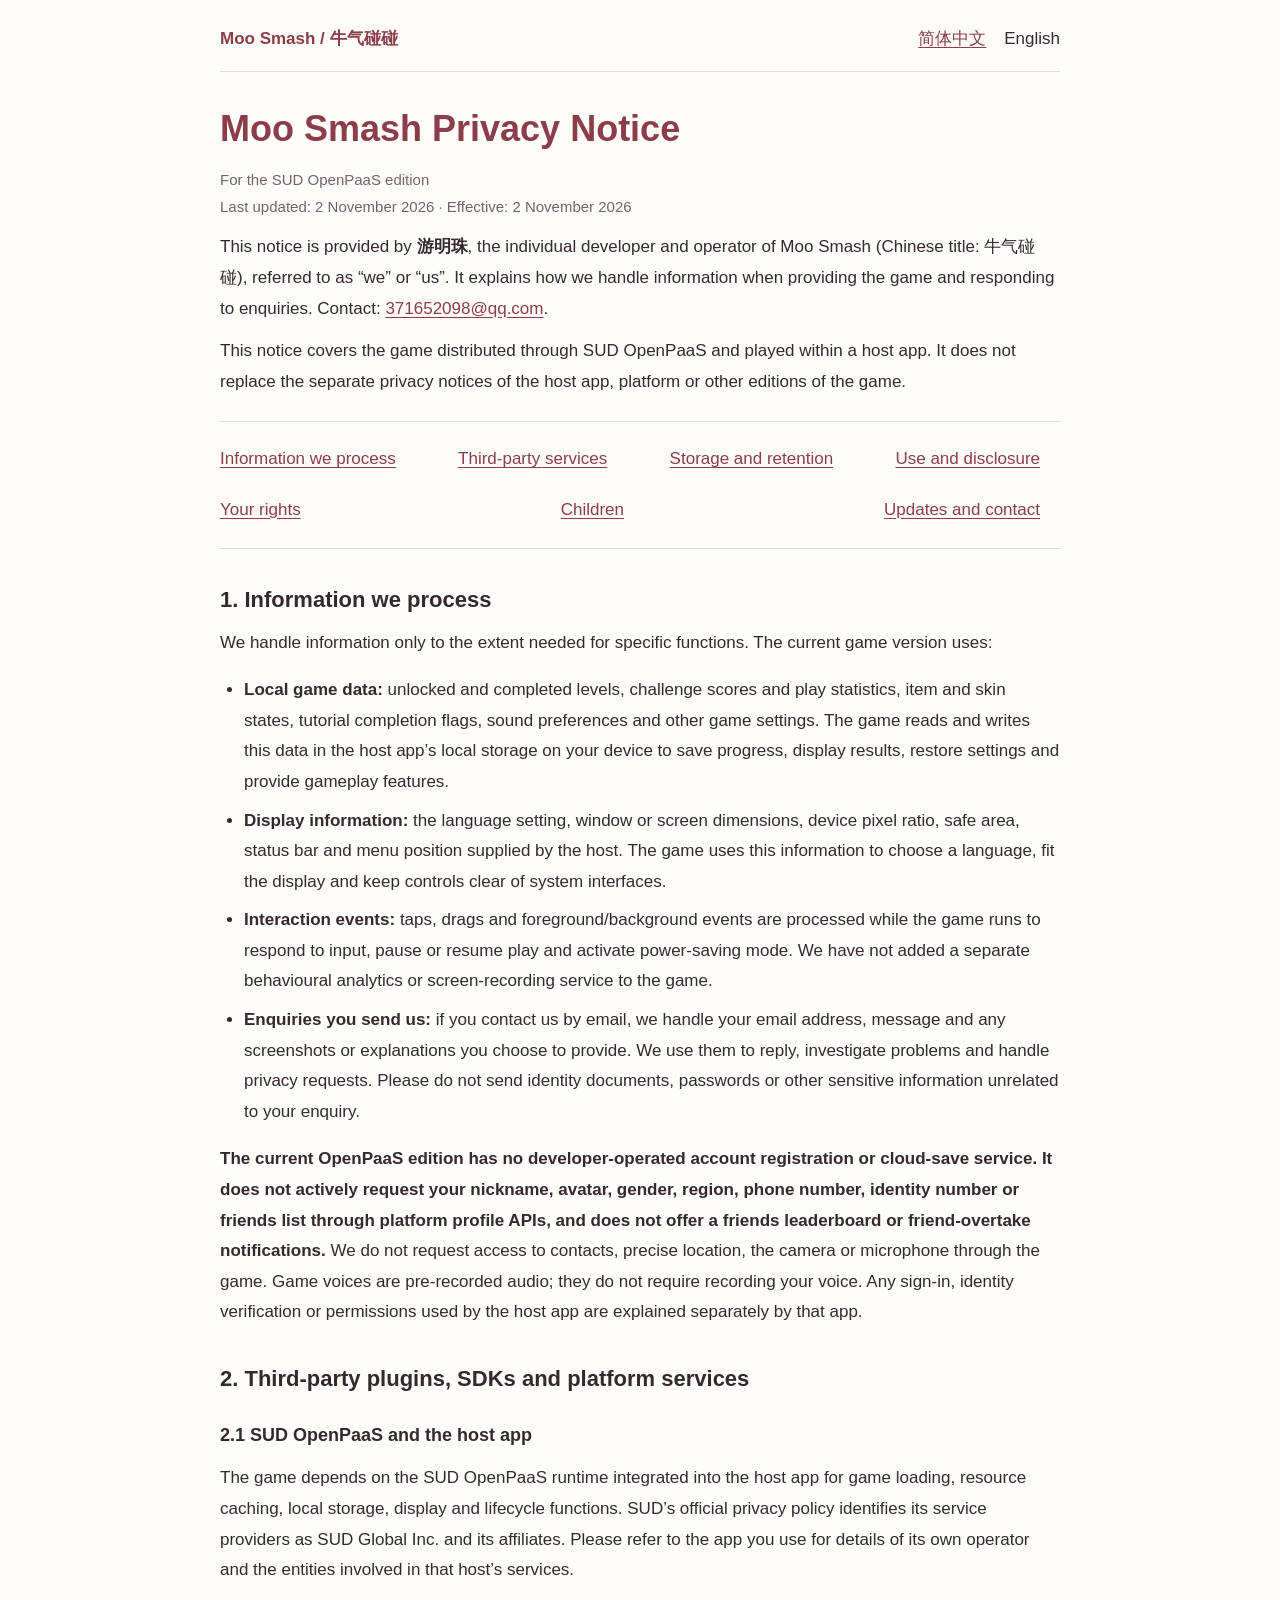
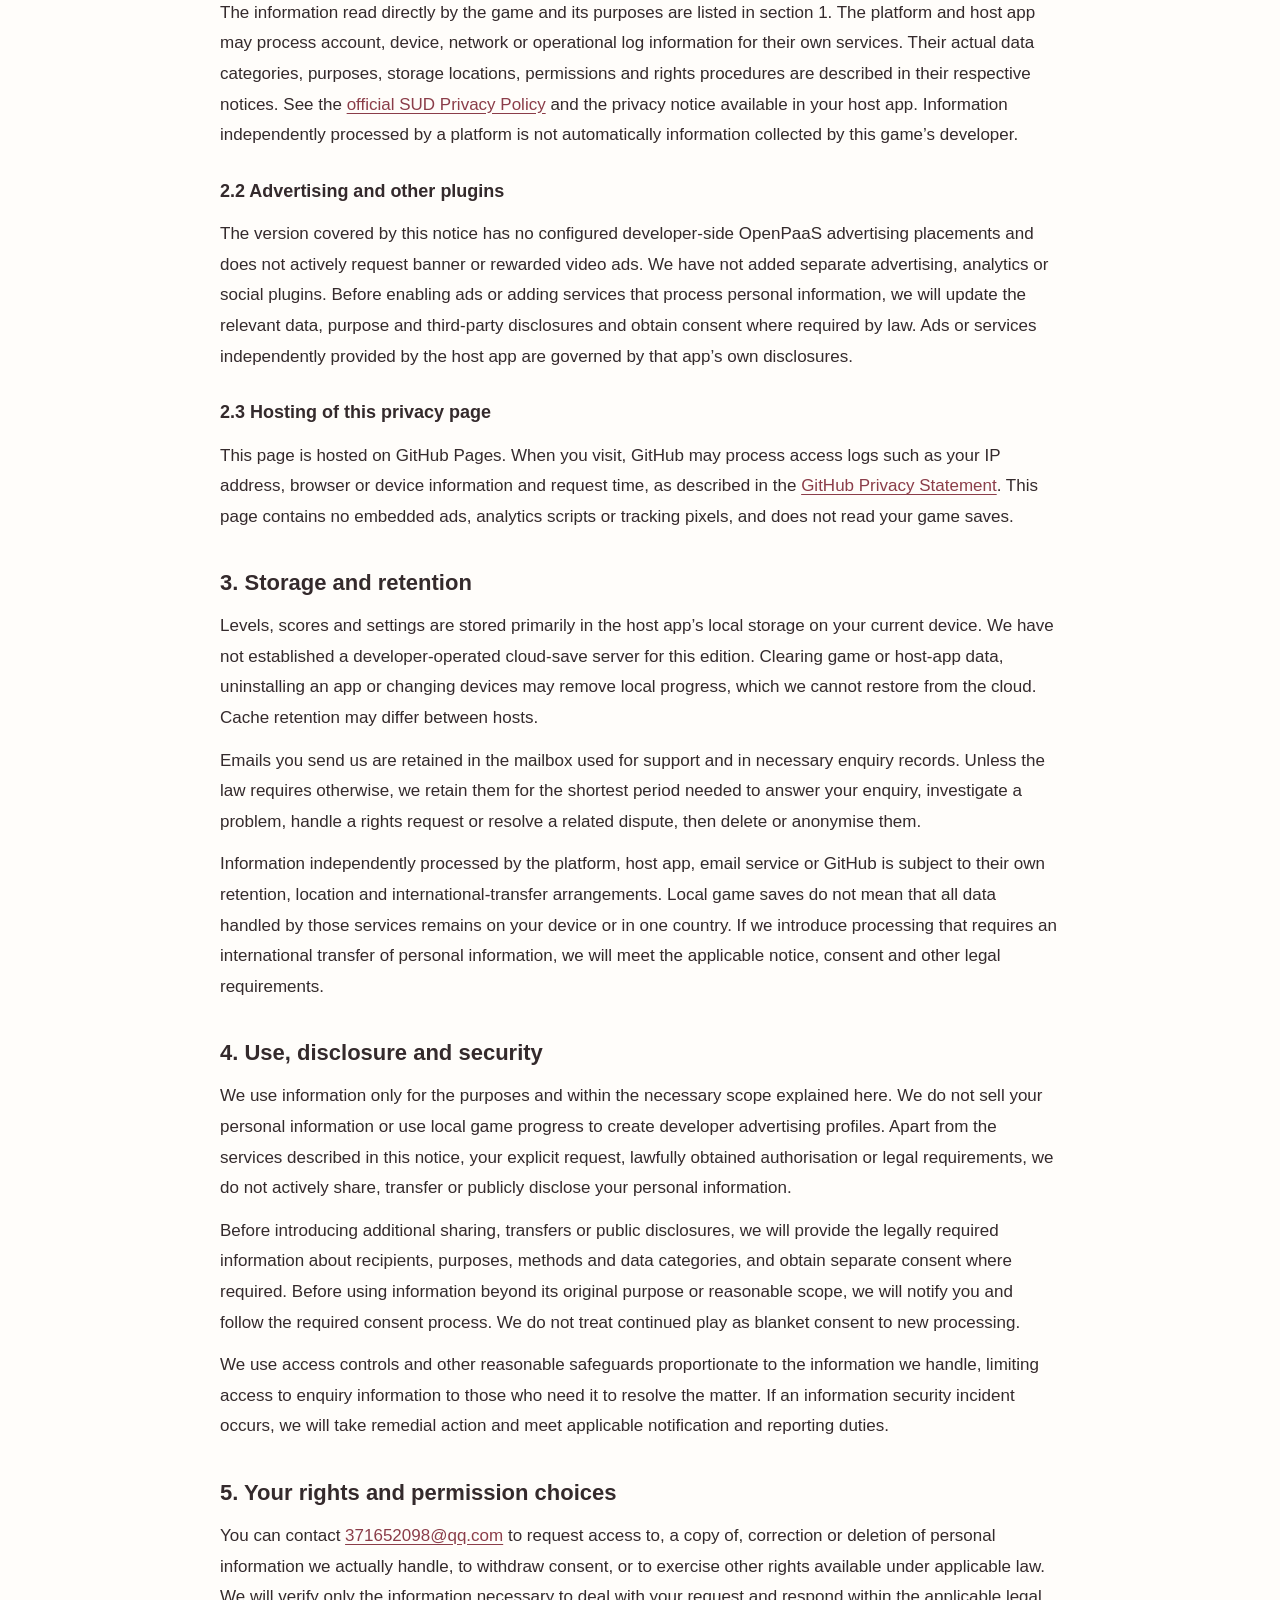
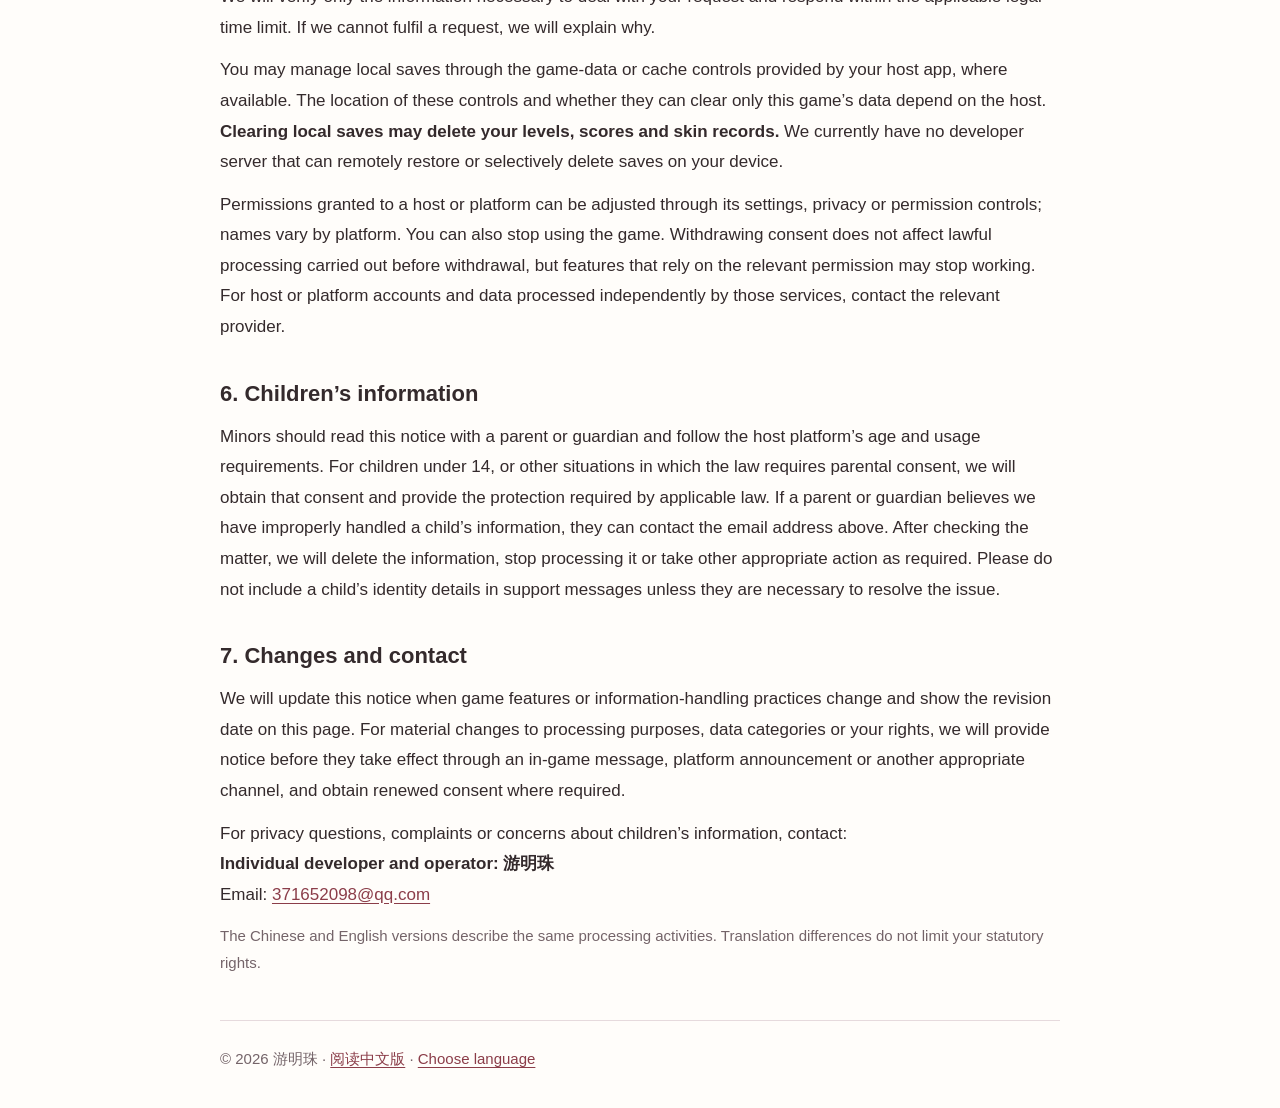
==== en-GB/index.html @ 7be30ea6 "Publish bilingual Moo Smash privacy notices" ====
<!doctype html>
<html lang="en-GB">
<head>
  <meta charset="utf-8">
  <meta name="viewport" content="width=device-width, initial-scale=1">
  <meta name="referrer" content="no-referrer">
  <meta name="description" content="Privacy notice for Moo Smash on SUD OpenPaaS: local saves, platform services, information use, retention and your rights.">
  <title>Moo Smash — Privacy Notice</title>
  <link rel="stylesheet" href="../style.css">
  <link rel="alternate" hreflang="zh-CN" href="../zh-CN/">
</head>
<body>
  <header><nav aria-label="Page navigation"><a class="brand" href="../">Moo Smash / 牛气碰碰</a><div class="languages"><a href="../zh-CN/" lang="zh-CN" hreflang="zh-CN">简体中文</a><span aria-current="page">English</span></div></nav></header>
  <main>
    <h1>Moo Smash Privacy Notice</h1>
    <p class="meta">For the SUD OpenPaaS edition<br>Last updated: 2 November 2026 · Effective: 2 November 2026</p>
    <p>This notice is provided by <strong>游明珠</strong>, the individual developer and operator of Moo Smash (Chinese title: 牛气碰碰), referred to as “we” or “us”. It explains how we handle information when providing the game and responding to enquiries. Contact: <a href="mailto:371652098@qq.com">371652098@qq.com</a>.</p>
    <p>This notice covers the game distributed through SUD OpenPaaS and played within a host app. It does not replace the separate privacy notices of the host app, platform or other editions of the game.</p>
    <nav class="toc" aria-label="Contents"><a href="#information">Information we process</a><a href="#services">Third-party services</a><a href="#storage">Storage and retention</a><a href="#use">Use and disclosure</a><a href="#rights">Your rights</a><a href="#children">Children</a><a href="#updates">Updates and contact</a></nav>

    <h2 id="information">1. Information we process</h2>
    <p>We handle information only to the extent needed for specific functions. The current game version uses:</p>
    <ul>
      <li><strong>Local game data:</strong> unlocked and completed levels, challenge scores and play statistics, item and skin states, tutorial completion flags, sound preferences and other game settings. The game reads and writes this data in the host app’s local storage on your device to save progress, display results, restore settings and provide gameplay features.</li>
      <li><strong>Display information:</strong> the language setting, window or screen dimensions, device pixel ratio, safe area, status bar and menu position supplied by the host. The game uses this information to choose a language, fit the display and keep controls clear of system interfaces.</li>
      <li><strong>Interaction events:</strong> taps, drags and foreground/background events are processed while the game runs to respond to input, pause or resume play and activate power-saving mode. We have not added a separate behavioural analytics or screen-recording service to the game.</li>
      <li><strong>Enquiries you send us:</strong> if you contact us by email, we handle your email address, message and any screenshots or explanations you choose to provide. We use them to reply, investigate problems and handle privacy requests. Please do not send identity documents, passwords or other sensitive information unrelated to your enquiry.</li>
    </ul>
    <p><strong>The current OpenPaaS edition has no developer-operated account registration or cloud-save service. It does not actively request your nickname, avatar, gender, region, phone number, identity number or friends list through platform profile APIs, and does not offer a friends leaderboard or friend-overtake notifications.</strong> We do not request access to contacts, precise location, the camera or microphone through the game. Game voices are pre-recorded audio; they do not require recording your voice. Any sign-in, identity verification or permissions used by the host app are explained separately by that app.</p>

    <h2 id="services">2. Third-party plugins, SDKs and platform services</h2>
    <h3>2.1 SUD OpenPaaS and the host app</h3>
    <p>The game depends on the SUD OpenPaaS runtime integrated into the host app for game loading, resource caching, local storage, display and lifecycle functions. SUD’s official privacy policy identifies its service providers as SUD Global Inc. and its affiliates. Please refer to the app you use for details of its own operator and the entities involved in that host’s services.</p>
    <p>The information read directly by the game and its purposes are listed in section 1. The platform and host app may process account, device, network or operational log information for their own services. Their actual data categories, purposes, storage locations, permissions and rights procedures are described in their respective notices. See the <a href="https://www.sud.tech/en/privacy" rel="external noreferrer">official SUD Privacy Policy</a> and the privacy notice available in your host app. Information independently processed by a platform is not automatically information collected by this game’s developer.</p>
    <h3>2.2 Advertising and other plugins</h3>
    <p>The version covered by this notice has no configured developer-side OpenPaaS advertising placements and does not actively request banner or rewarded video ads. We have not added separate advertising, analytics or social plugins. Before enabling ads or adding services that process personal information, we will update the relevant data, purpose and third-party disclosures and obtain consent where required by law. Ads or services independently provided by the host app are governed by that app’s own disclosures.</p>
    <h3>2.3 Hosting of this privacy page</h3>
    <p>This page is hosted on GitHub Pages. When you visit, GitHub may process access logs such as your IP address, browser or device information and request time, as described in the <a href="https://docs.github.com/en/site-policy/privacy-policies/github-general-privacy-statement" rel="external noreferrer">GitHub Privacy Statement</a>. This page contains no embedded ads, analytics scripts or tracking pixels, and does not read your game saves.</p>

    <h2 id="storage">3. Storage and retention</h2>
    <p>Levels, scores and settings are stored primarily in the host app’s local storage on your current device. We have not established a developer-operated cloud-save server for this edition. Clearing game or host-app data, uninstalling an app or changing devices may remove local progress, which we cannot restore from the cloud. Cache retention may differ between hosts.</p>
    <p>Emails you send us are retained in the mailbox used for support and in necessary enquiry records. Unless the law requires otherwise, we retain them for the shortest period needed to answer your enquiry, investigate a problem, handle a rights request or resolve a related dispute, then delete or anonymise them.</p>
    <p>Information independently processed by the platform, host app, email service or GitHub is subject to their own retention, location and international-transfer arrangements. Local game saves do not mean that all data handled by those services remains on your device or in one country. If we introduce processing that requires an international transfer of personal information, we will meet the applicable notice, consent and other legal requirements.</p>

    <h2 id="use">4. Use, disclosure and security</h2>
    <p>We use information only for the purposes and within the necessary scope explained here. We do not sell your personal information or use local game progress to create developer advertising profiles. Apart from the services described in this notice, your explicit request, lawfully obtained authorisation or legal requirements, we do not actively share, transfer or publicly disclose your personal information.</p>
    <p>Before introducing additional sharing, transfers or public disclosures, we will provide the legally required information about recipients, purposes, methods and data categories, and obtain separate consent where required. Before using information beyond its original purpose or reasonable scope, we will notify you and follow the required consent process. We do not treat continued play as blanket consent to new processing.</p>
    <p>We use access controls and other reasonable safeguards proportionate to the information we handle, limiting access to enquiry information to those who need it to resolve the matter. If an information security incident occurs, we will take remedial action and meet applicable notification and reporting duties.</p>

    <h2 id="rights">5. Your rights and permission choices</h2>
    <p>You can contact <a href="mailto:371652098@qq.com">371652098@qq.com</a> to request access to, a copy of, correction or deletion of personal information we actually handle, to withdraw consent, or to exercise other rights available under applicable law. We will verify only the information necessary to deal with your request and respond within the applicable legal time limit. If we cannot fulfil a request, we will explain why.</p>
    <p>You may manage local saves through the game-data or cache controls provided by your host app, where available. The location of these controls and whether they can clear only this game’s data depend on the host. <strong>Clearing local saves may delete your levels, scores and skin records.</strong> We currently have no developer server that can remotely restore or selectively delete saves on your device.</p>
    <p>Permissions granted to a host or platform can be adjusted through its settings, privacy or permission controls; names vary by platform. You can also stop using the game. Withdrawing consent does not affect lawful processing carried out before withdrawal, but features that rely on the relevant permission may stop working. For host or platform accounts and data processed independently by those services, contact the relevant provider.</p>

    <h2 id="children">6. Children’s information</h2>
    <p>Minors should read this notice with a parent or guardian and follow the host platform’s age and usage requirements. For children under 14, or other situations in which the law requires parental consent, we will obtain that consent and provide the protection required by applicable law. If a parent or guardian believes we have improperly handled a child’s information, they can contact the email address above. After checking the matter, we will delete the information, stop processing it or take other appropriate action as required. Please do not include a child’s identity details in support messages unless they are necessary to resolve the issue.</p>

    <h2 id="updates">7. Changes and contact</h2>
    <p>We will update this notice when game features or information-handling practices change and show the revision date on this page. For material changes to processing purposes, data categories or your rights, we will provide notice before they take effect through an in-game message, platform announcement or another appropriate channel, and obtain renewed consent where required.</p>
    <p>For privacy questions, complaints or concerns about children’s information, contact:<br><strong>Individual developer and operator: 游明珠</strong><br>Email: <a href="mailto:371652098@qq.com">371652098@qq.com</a></p>
    <p class="meta">The Chinese and English versions describe the same processing activities. Translation differences do not limit your statutory rights.</p>
  </main>
  <footer>© 2026 游明珠 · <a href="../zh-CN/" lang="zh-CN">阅读中文版</a> · <a href="../">Choose language</a></footer>
</body>
</html>
---- style.css ----
:root { color-scheme: light; --ink: #342a2c; --muted: #746469; --brand: #8b3d49; --line: #e6dadd; }
* { box-sizing: border-box; }
body { margin: 0; background: #fffdfa; color: var(--ink); font-family: -apple-system, BlinkMacSystemFont, "Segoe UI", "PingFang SC", "Microsoft YaHei", sans-serif; font-size: 17px; line-height: 1.8; }
header, main, footer { width: min(100% - 40px, 840px); margin-inline: auto; }
header { padding-block: 24px 16px; border-bottom: 1px solid var(--line); }
nav { display: flex; flex-wrap: wrap; justify-content: space-between; align-items: center; gap: 12px 24px; }
.brand { color: var(--brand); font-weight: 700; text-decoration: none; }
.languages { display: flex; flex-wrap: wrap; gap: 18px; }
a { color: var(--brand); text-underline-offset: 3px; overflow-wrap: anywhere; }
a:focus-visible { outline: 3px solid #b06b36; outline-offset: 4px; border-radius: 2px; }
main { padding-block: 34px 32px; }
h1 { margin: 0 0 14px; font-size: clamp(26px, 5vw, 36px); line-height: 1.3; color: var(--brand); }
h2 { margin: 34px 0 10px; font-size: 22px; line-height: 1.5; }
h3 { margin: 24px 0 8px; font-size: 18px; }
p { margin: 12px 0; overflow-wrap: break-word; }
li { margin-block: 8px; }
ul { padding-left: 24px; }
.meta, footer { color: var(--muted); font-size: 15px; }
.toc { margin-block: 24px; padding-block: 18px; border-block: 1px solid var(--line); }
.toc a { display: inline-block; margin: 4px 20px 4px 0; }
footer { padding-block: 24px 36px; border-top: 1px solid var(--line); }
.language-links { list-style: none; padding: 0; }
.language-links a { display: block; padding: 18px 0; font-size: 21px; }
@media (max-width: 480px) { body { font-size: 16px; } header, main, footer { width: calc(100% - 32px); } main { padding-top: 26px; } h2 { font-size: 20px; } }
@media print { body { background: white; color: black; font-size: 11pt; } header, main, footer { width: 100%; } nav .languages, .toc { display: none; } h2, h3 { break-after: avoid; } a { color: inherit; } }
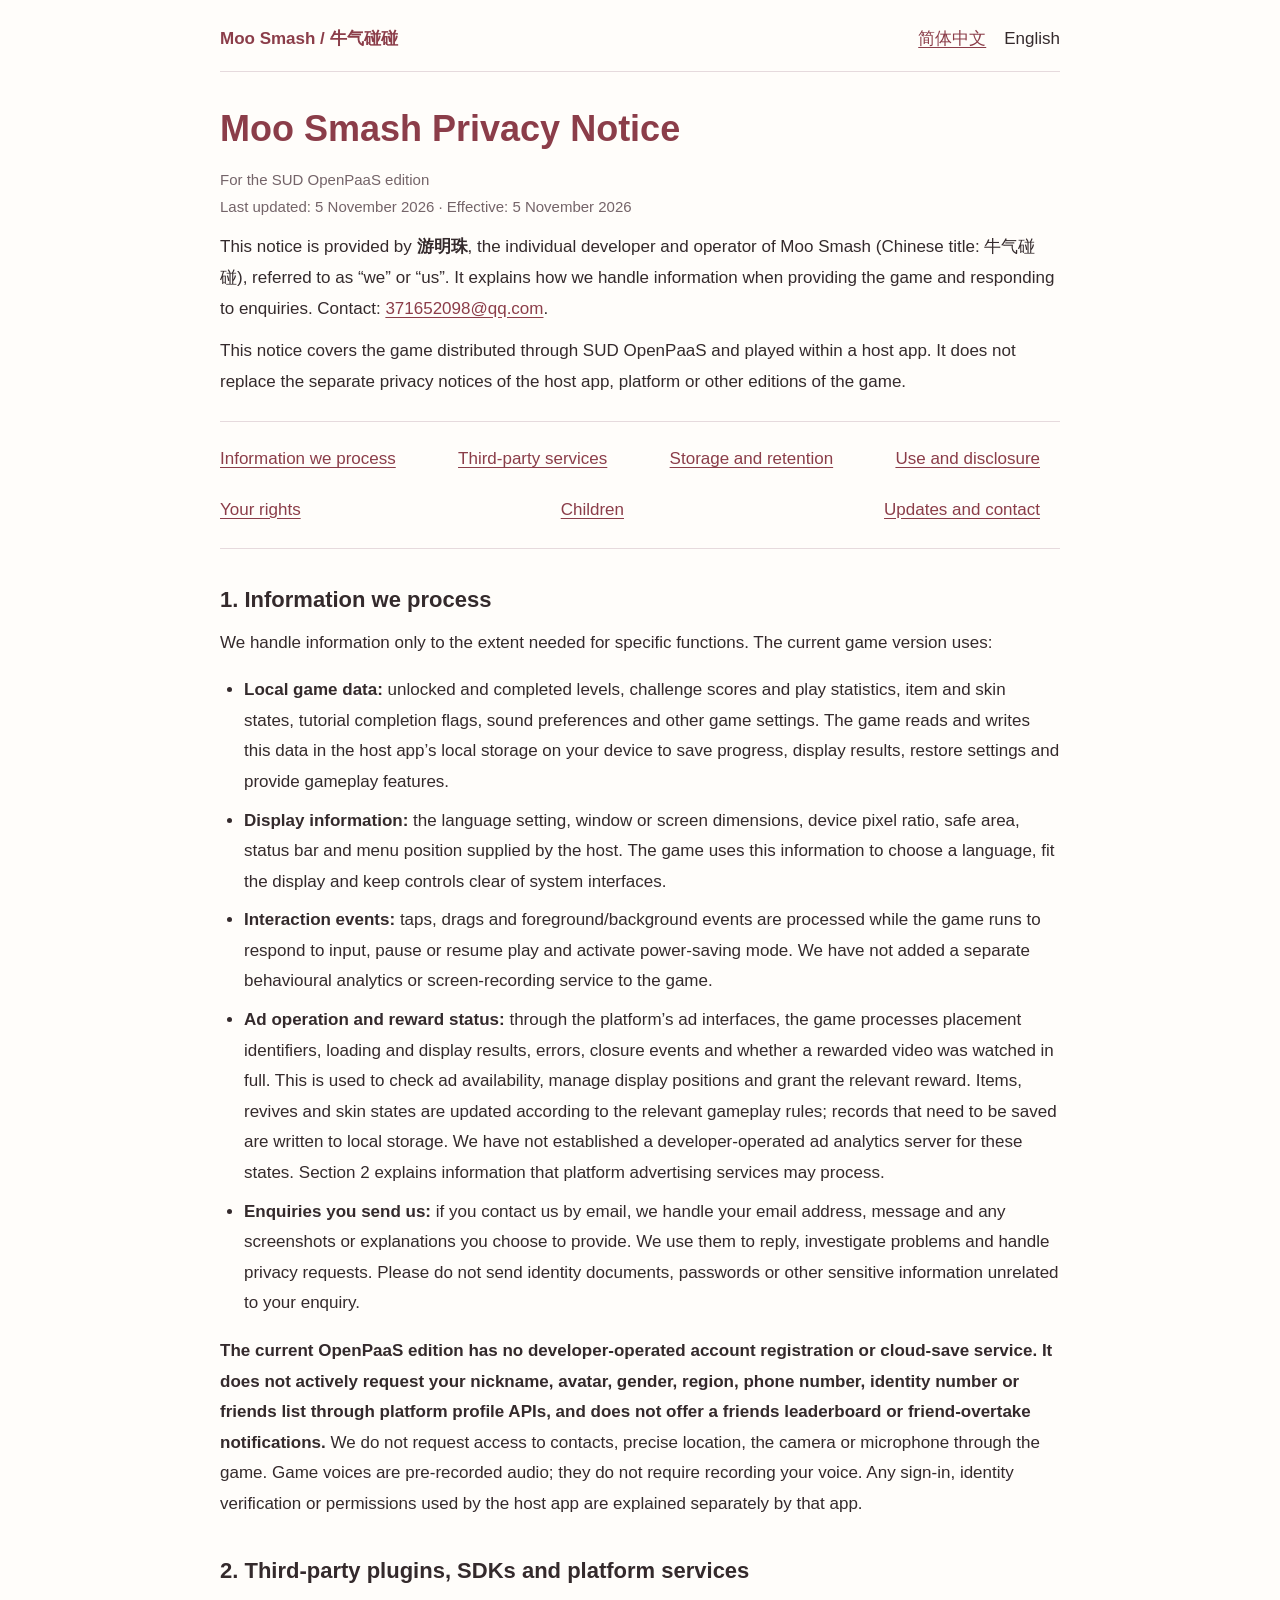
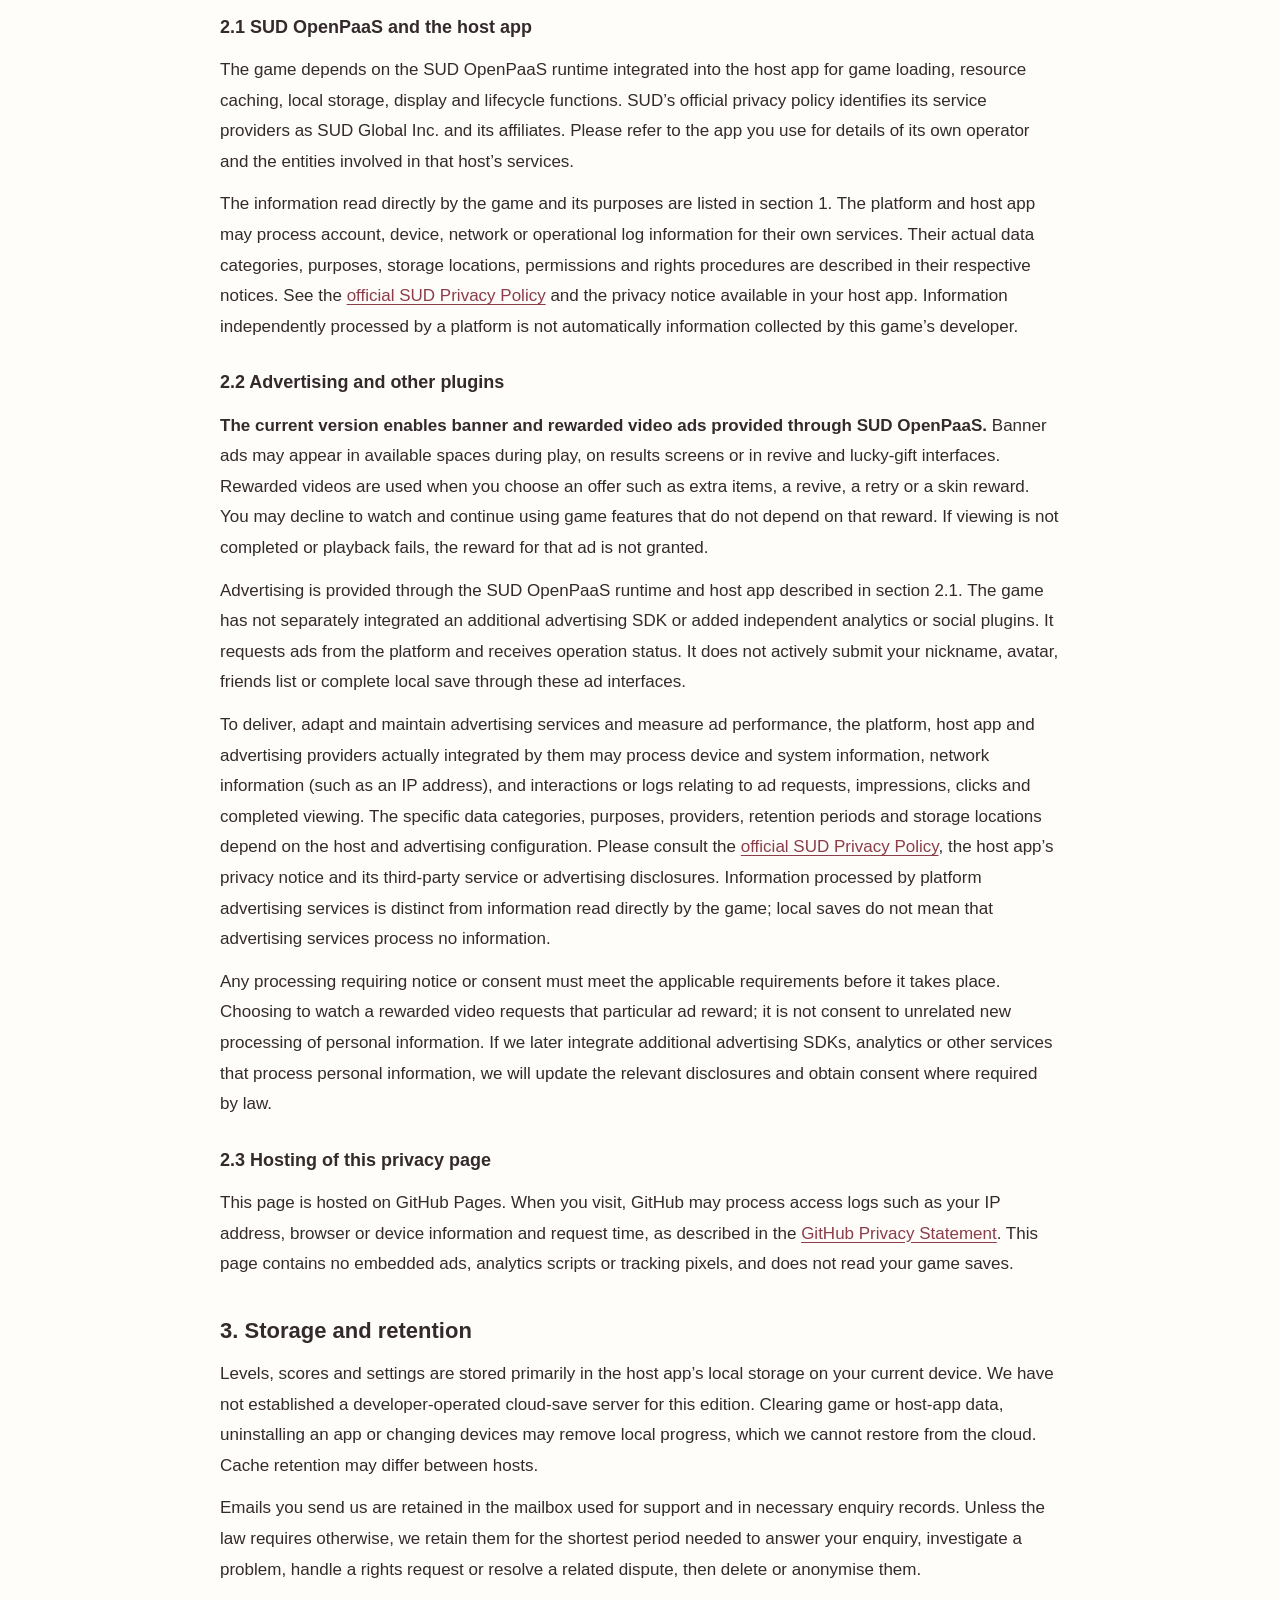
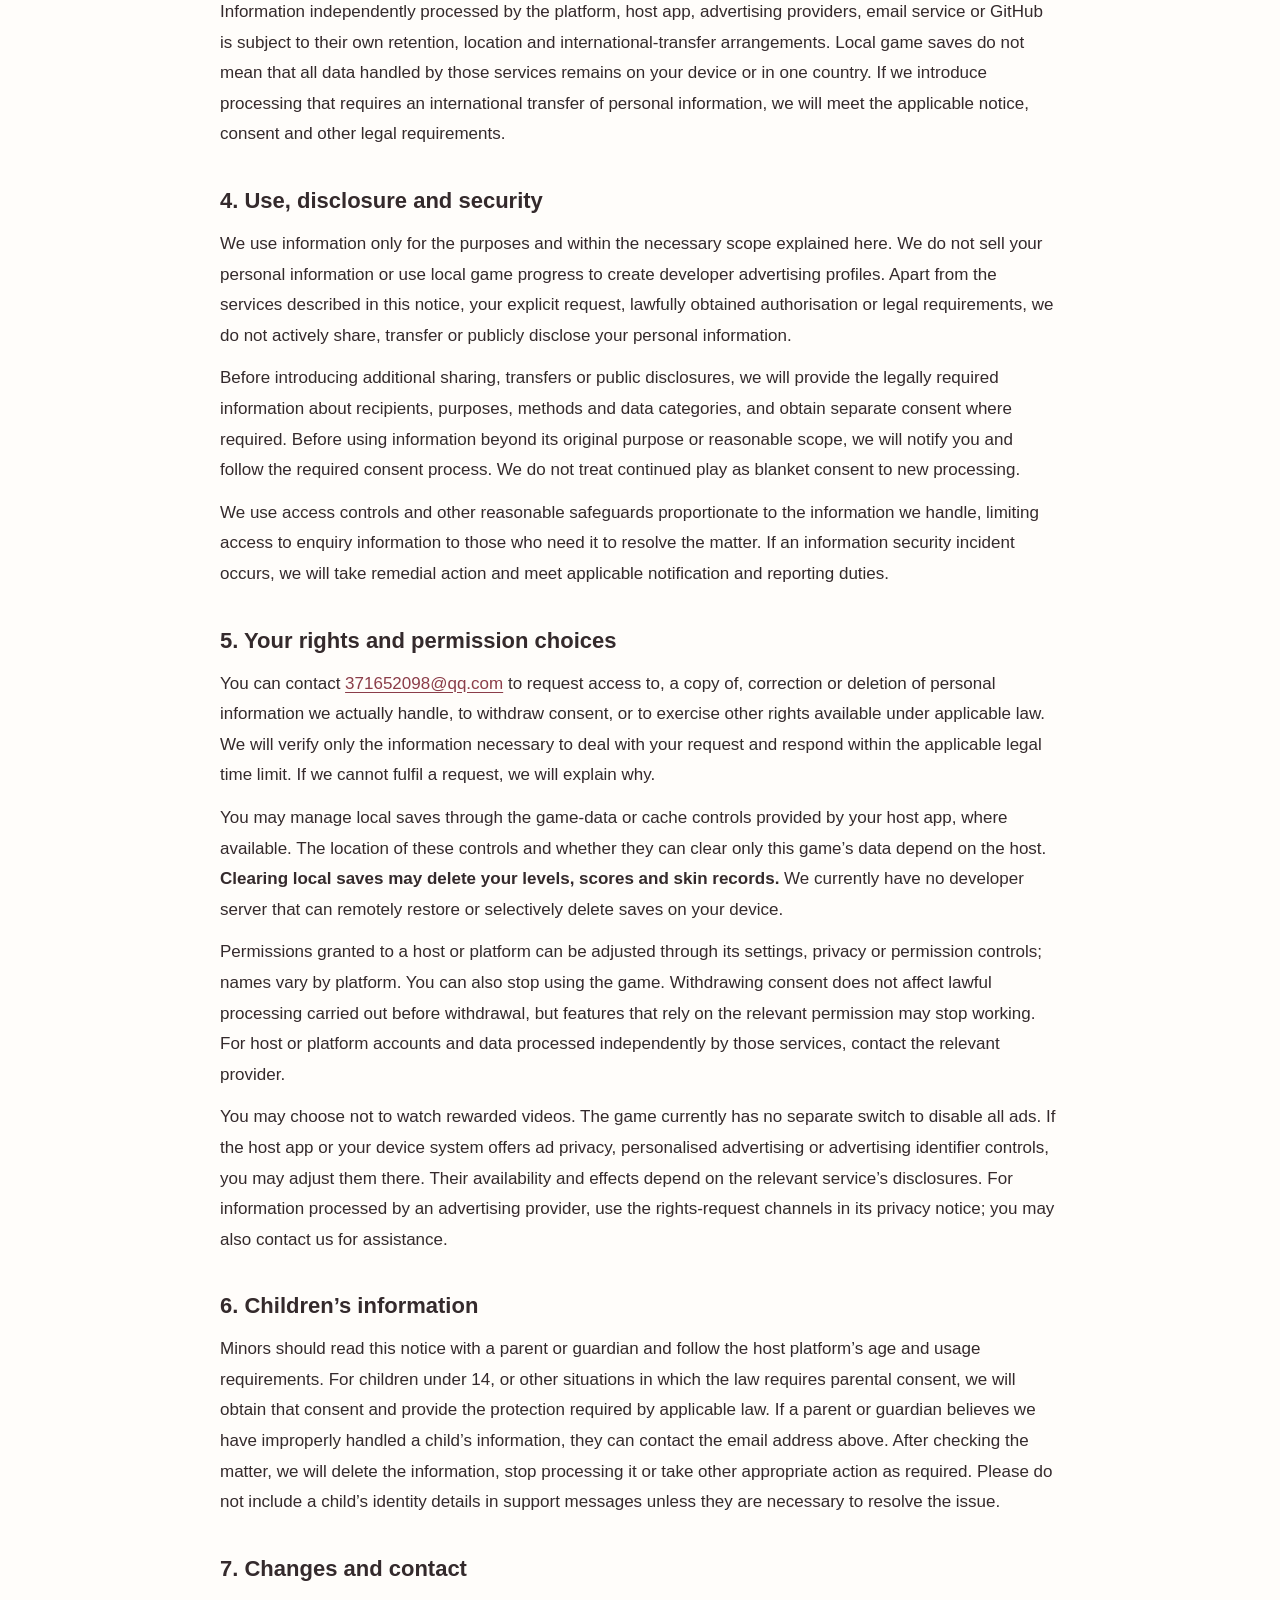
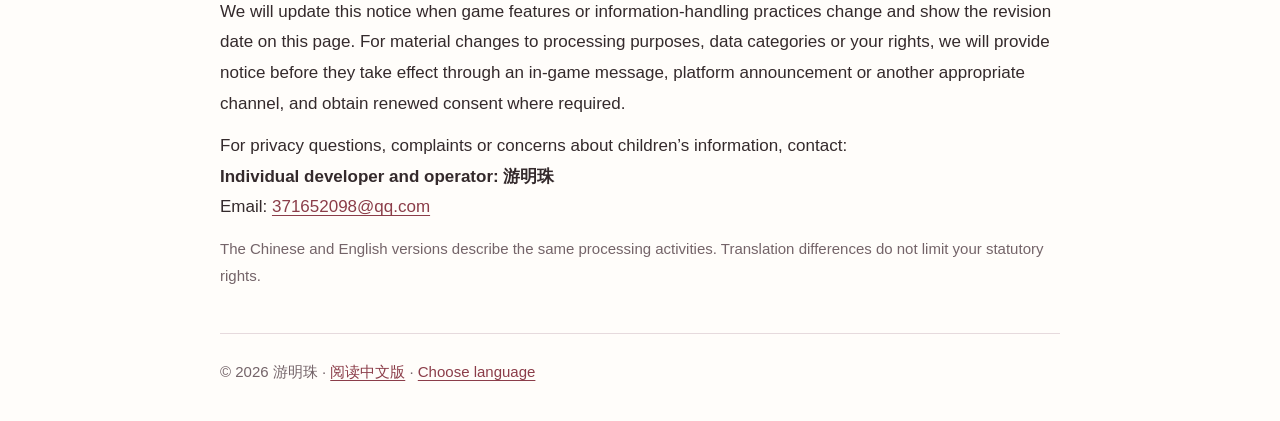
==== commit 7ee2606e: "Update bilingual privacy notices for OpenPaaS advertising" ====
--- a/en-GB/index.html
+++ b/en-GB/index.html
@@ -4,7 +4,7 @@
   <meta charset="utf-8">
   <meta name="viewport" content="width=device-width, initial-scale=1">
   <meta name="referrer" content="no-referrer">
-  <meta name="description" content="Privacy notice for Moo Smash on SUD OpenPaaS: local saves, platform services, information use, retention and your rights.">
+  <meta name="description" content="Privacy notice for Moo Smash on SUD OpenPaaS: local saves, platform advertising services, information use, retention and your rights.">
   <title>Moo Smash — Privacy Notice</title>
   <link rel="stylesheet" href="../style.css">
   <link rel="alternate" hreflang="zh-CN" href="../zh-CN/">
@@ -13,7 +13,7 @@
   <header><nav aria-label="Page navigation"><a class="brand" href="../">Moo Smash / 牛气碰碰</a><div class="languages"><a href="../zh-CN/" lang="zh-CN" hreflang="zh-CN">简体中文</a><span aria-current="page">English</span></div></nav></header>
   <main>
     <h1>Moo Smash Privacy Notice</h1>
-    <p class="meta">For the SUD OpenPaaS edition<br>Last updated: 2 November 2026 · Effective: 2 November 2026</p>
+    <p class="meta">For the SUD OpenPaaS edition<br>Last updated: 5 November 2026 · Effective: 5 November 2026</p>
     <p>This notice is provided by <strong>游明珠</strong>, the individual developer and operator of Moo Smash (Chinese title: 牛气碰碰), referred to as “we” or “us”. It explains how we handle information when providing the game and responding to enquiries. Contact: <a href="mailto:371652098@qq.com">371652098@qq.com</a>.</p>
     <p>This notice covers the game distributed through SUD OpenPaaS and played within a host app. It does not replace the separate privacy notices of the host app, platform or other editions of the game.</p>
     <nav class="toc" aria-label="Contents"><a href="#information">Information we process</a><a href="#services">Third-party services</a><a href="#storage">Storage and retention</a><a href="#use">Use and disclosure</a><a href="#rights">Your rights</a><a href="#children">Children</a><a href="#updates">Updates and contact</a></nav>
@@ -24,6 +24,7 @@
       <li><strong>Local game data:</strong> unlocked and completed levels, challenge scores and play statistics, item and skin states, tutorial completion flags, sound preferences and other game settings. The game reads and writes this data in the host app’s local storage on your device to save progress, display results, restore settings and provide gameplay features.</li>
       <li><strong>Display information:</strong> the language setting, window or screen dimensions, device pixel ratio, safe area, status bar and menu position supplied by the host. The game uses this information to choose a language, fit the display and keep controls clear of system interfaces.</li>
       <li><strong>Interaction events:</strong> taps, drags and foreground/background events are processed while the game runs to respond to input, pause or resume play and activate power-saving mode. We have not added a separate behavioural analytics or screen-recording service to the game.</li>
+      <li><strong>Ad operation and reward status:</strong> through the platform’s ad interfaces, the game processes placement identifiers, loading and display results, errors, closure events and whether a rewarded video was watched in full. This is used to check ad availability, manage display positions and grant the relevant reward. Items, revives and skin states are updated according to the relevant gameplay rules; records that need to be saved are written to local storage. We have not established a developer-operated ad analytics server for these states. Section 2 explains information that platform advertising services may process.</li>
       <li><strong>Enquiries you send us:</strong> if you contact us by email, we handle your email address, message and any screenshots or explanations you choose to provide. We use them to reply, investigate problems and handle privacy requests. Please do not send identity documents, passwords or other sensitive information unrelated to your enquiry.</li>
     </ul>
     <p><strong>The current OpenPaaS edition has no developer-operated account registration or cloud-save service. It does not actively request your nickname, avatar, gender, region, phone number, identity number or friends list through platform profile APIs, and does not offer a friends leaderboard or friend-overtake notifications.</strong> We do not request access to contacts, precise location, the camera or microphone through the game. Game voices are pre-recorded audio; they do not require recording your voice. Any sign-in, identity verification or permissions used by the host app are explained separately by that app.</p>
@@ -33,14 +34,17 @@
     <p>The game depends on the SUD OpenPaaS runtime integrated into the host app for game loading, resource caching, local storage, display and lifecycle functions. SUD’s official privacy policy identifies its service providers as SUD Global Inc. and its affiliates. Please refer to the app you use for details of its own operator and the entities involved in that host’s services.</p>
     <p>The information read directly by the game and its purposes are listed in section 1. The platform and host app may process account, device, network or operational log information for their own services. Their actual data categories, purposes, storage locations, permissions and rights procedures are described in their respective notices. See the <a href="https://www.sud.tech/en/privacy" rel="external noreferrer">official SUD Privacy Policy</a> and the privacy notice available in your host app. Information independently processed by a platform is not automatically information collected by this game’s developer.</p>
     <h3>2.2 Advertising and other plugins</h3>
-    <p>The version covered by this notice has no configured developer-side OpenPaaS advertising placements and does not actively request banner or rewarded video ads. We have not added separate advertising, analytics or social plugins. Before enabling ads or adding services that process personal information, we will update the relevant data, purpose and third-party disclosures and obtain consent where required by law. Ads or services independently provided by the host app are governed by that app’s own disclosures.</p>
+    <p><strong>The current version enables banner and rewarded video ads provided through SUD OpenPaaS.</strong> Banner ads may appear in available spaces during play, on results screens or in revive and lucky-gift interfaces. Rewarded videos are used when you choose an offer such as extra items, a revive, a retry or a skin reward. You may decline to watch and continue using game features that do not depend on that reward. If viewing is not completed or playback fails, the reward for that ad is not granted.</p>
+    <p>Advertising is provided through the SUD OpenPaaS runtime and host app described in section 2.1. The game has not separately integrated an additional advertising SDK or added independent analytics or social plugins. It requests ads from the platform and receives operation status. It does not actively submit your nickname, avatar, friends list or complete local save through these ad interfaces.</p>
+    <p>To deliver, adapt and maintain advertising services and measure ad performance, the platform, host app and advertising providers actually integrated by them may process device and system information, network information (such as an IP address), and interactions or logs relating to ad requests, impressions, clicks and completed viewing. The specific data categories, purposes, providers, retention periods and storage locations depend on the host and advertising configuration. Please consult the <a href="https://www.sud.tech/en/privacy" rel="external noreferrer">official SUD Privacy Policy</a>, the host app’s privacy notice and its third-party service or advertising disclosures. Information processed by platform advertising services is distinct from information read directly by the game; local saves do not mean that advertising services process no information.</p>
+    <p>Any processing requiring notice or consent must meet the applicable requirements before it takes place. Choosing to watch a rewarded video requests that particular ad reward; it is not consent to unrelated new processing of personal information. If we later integrate additional advertising SDKs, analytics or other services that process personal information, we will update the relevant disclosures and obtain consent where required by law.</p>
     <h3>2.3 Hosting of this privacy page</h3>
     <p>This page is hosted on GitHub Pages. When you visit, GitHub may process access logs such as your IP address, browser or device information and request time, as described in the <a href="https://docs.github.com/en/site-policy/privacy-policies/github-general-privacy-statement" rel="external noreferrer">GitHub Privacy Statement</a>. This page contains no embedded ads, analytics scripts or tracking pixels, and does not read your game saves.</p>
 
     <h2 id="storage">3. Storage and retention</h2>
     <p>Levels, scores and settings are stored primarily in the host app’s local storage on your current device. We have not established a developer-operated cloud-save server for this edition. Clearing game or host-app data, uninstalling an app or changing devices may remove local progress, which we cannot restore from the cloud. Cache retention may differ between hosts.</p>
     <p>Emails you send us are retained in the mailbox used for support and in necessary enquiry records. Unless the law requires otherwise, we retain them for the shortest period needed to answer your enquiry, investigate a problem, handle a rights request or resolve a related dispute, then delete or anonymise them.</p>
-    <p>Information independently processed by the platform, host app, email service or GitHub is subject to their own retention, location and international-transfer arrangements. Local game saves do not mean that all data handled by those services remains on your device or in one country. If we introduce processing that requires an international transfer of personal information, we will meet the applicable notice, consent and other legal requirements.</p>
+    <p>Information independently processed by the platform, host app, advertising providers, email service or GitHub is subject to their own retention, location and international-transfer arrangements. Local game saves do not mean that all data handled by those services remains on your device or in one country. If we introduce processing that requires an international transfer of personal information, we will meet the applicable notice, consent and other legal requirements.</p>
 
     <h2 id="use">4. Use, disclosure and security</h2>
     <p>We use information only for the purposes and within the necessary scope explained here. We do not sell your personal information or use local game progress to create developer advertising profiles. Apart from the services described in this notice, your explicit request, lawfully obtained authorisation or legal requirements, we do not actively share, transfer or publicly disclose your personal information.</p>
@@ -51,6 +55,7 @@
     <p>You can contact <a href="mailto:371652098@qq.com">371652098@qq.com</a> to request access to, a copy of, correction or deletion of personal information we actually handle, to withdraw consent, or to exercise other rights available under applicable law. We will verify only the information necessary to deal with your request and respond within the applicable legal time limit. If we cannot fulfil a request, we will explain why.</p>
     <p>You may manage local saves through the game-data or cache controls provided by your host app, where available. The location of these controls and whether they can clear only this game’s data depend on the host. <strong>Clearing local saves may delete your levels, scores and skin records.</strong> We currently have no developer server that can remotely restore or selectively delete saves on your device.</p>
     <p>Permissions granted to a host or platform can be adjusted through its settings, privacy or permission controls; names vary by platform. You can also stop using the game. Withdrawing consent does not affect lawful processing carried out before withdrawal, but features that rely on the relevant permission may stop working. For host or platform accounts and data processed independently by those services, contact the relevant provider.</p>
+    <p>You may choose not to watch rewarded videos. The game currently has no separate switch to disable all ads. If the host app or your device system offers ad privacy, personalised advertising or advertising identifier controls, you may adjust them there. Their availability and effects depend on the relevant service’s disclosures. For information processed by an advertising provider, use the rights-request channels in its privacy notice; you may also contact us for assistance.</p>
 
     <h2 id="children">6. Children’s information</h2>
     <p>Minors should read this notice with a parent or guardian and follow the host platform’s age and usage requirements. For children under 14, or other situations in which the law requires parental consent, we will obtain that consent and provide the protection required by applicable law. If a parent or guardian believes we have improperly handled a child’s information, they can contact the email address above. After checking the matter, we will delete the information, stop processing it or take other appropriate action as required. Please do not include a child’s identity details in support messages unless they are necessary to resolve the issue.</p>
